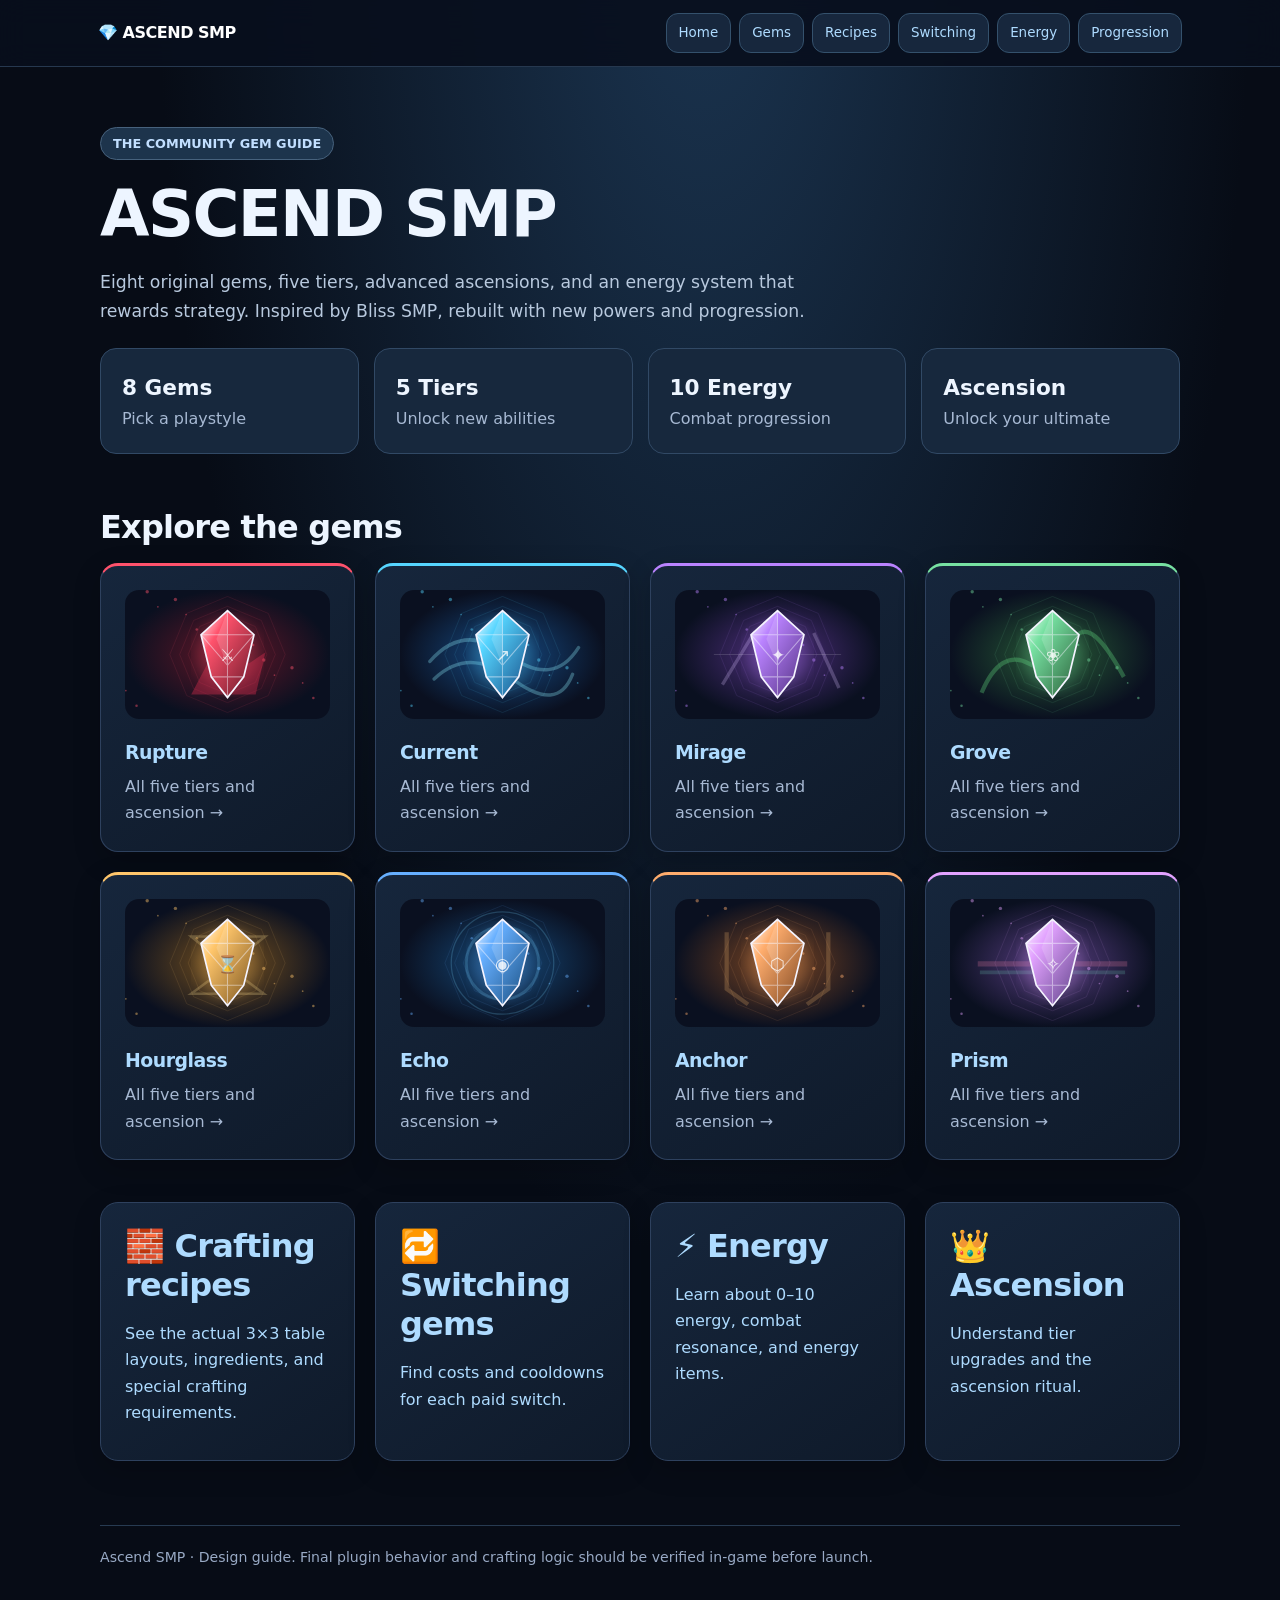
==== index.html @ 40698c3c "Initial site deploy Co-Authored-By: Claude Sonnet 4.6 <noreply@anthropic.com>" ====
<!doctype html><html lang="en"><head><meta charset="UTF-8"><meta name="viewport" content="width=device-width,initial-scale=1"><title>Home | Ascend SMP</title><link rel="stylesheet" href="style.css"></head><body><header class="topbar"><nav class="nav"><a class="brand" href="index.html">💎 ASCEND SMP</a><a class="link" href="index.html">Home</a><a class="link" href="gems.html">Gems</a><a class="link" href="recipes.html">Recipes</a><a class="link" href="switching.html">Switching</a><a class="link" href="energy.html">Energy</a><a class="link" href="progression.html">Progression</a></nav></header><main class="wrap"><section class="hero"><span class="badge">THE COMMUNITY GEM GUIDE</span><h1>ASCEND SMP</h1><p class="lead">Eight original gems, five tiers, advanced ascensions, and an energy system that rewards strategy. Inspired by Bliss SMP, rebuilt with new powers and progression.</p><div class="kpis"><div class="kpi"><strong>8 Gems</strong><span class="small">Pick a playstyle</span></div><div class="kpi"><strong>5 Tiers</strong><span class="small">Unlock new abilities</span></div><div class="kpi"><strong>10 Energy</strong><span class="small">Combat progression</span></div><div class="kpi"><strong>Ascension</strong><span class="small">Unlock your ultimate</span></div></div></section><section class="section"><h2>Explore the gems</h2><div class="grid"><a class="card gem" style="--gem:#ff526c" href="rupture.html"><img class="gem-preview" src="assets/rupture.svg" alt="rupture gem illustration"><h3>Rupture</h3><span class="small">All five tiers and ascension →</span></a><a class="card gem" style="--gem:#56d5ff" href="current.html"><img class="gem-preview" src="assets/current.svg" alt="current gem illustration"><h3>Current</h3><span class="small">All five tiers and ascension →</span></a><a class="card gem" style="--gem:#ba83ff" href="mirage.html"><img class="gem-preview" src="assets/mirage.svg" alt="mirage gem illustration"><h3>Mirage</h3><span class="small">All five tiers and ascension →</span></a><a class="card gem" style="--gem:#77e1a2" href="grove.html"><img class="gem-preview" src="assets/grove.svg" alt="grove gem illustration"><h3>Grove</h3><span class="small">All five tiers and ascension →</span></a><a class="card gem" style="--gem:#ffc66b" href="hourglass.html"><img class="gem-preview" src="assets/hourglass.svg" alt="hourglass gem illustration"><h3>Hourglass</h3><span class="small">All five tiers and ascension →</span></a><a class="card gem" style="--gem:#66afff" href="echo.html"><img class="gem-preview" src="assets/echo.svg" alt="echo gem illustration"><h3>Echo</h3><span class="small">All five tiers and ascension →</span></a><a class="card gem" style="--gem:#ffad6d" href="anchor.html"><img class="gem-preview" src="assets/anchor.svg" alt="anchor gem illustration"><h3>Anchor</h3><span class="small">All five tiers and ascension →</span></a><a class="card gem" style="--gem:#e2a2ff" href="prism.html"><img class="gem-preview" src="assets/prism.svg" alt="prism gem illustration"><h3>Prism</h3><span class="small">All five tiers and ascension →</span></a></div></section><section class="section grid"><a class="panel" href="recipes.html"><h2>🧱 Crafting recipes</h2><p>See the actual 3×3 table layouts, ingredients, and special crafting requirements.</p></a><a class="panel" href="switching.html"><h2>🔁 Switching gems</h2><p>Find costs and cooldowns for each paid switch.</p></a><a class="panel" href="energy.html"><h2>⚡ Energy</h2><p>Learn about 0–10 energy, combat resonance, and energy items.</p></a><a class="panel" href="progression.html"><h2>👑 Ascension</h2><p>Understand tier upgrades and the ascension ritual.</p></a></section><footer class="footer">Ascend SMP · Design guide. Final plugin behavior and crafting logic should be verified in-game before launch.</footer></main></body></html>
---- style.css ----
:root{color-scheme:dark;--bg:#070c16;--card:#121e32;--card2:#18273e;--line:#2e415e;--ink:#edf5ff;--muted:#a7b9d3;--blue:#83c4ff}
*{box-sizing:border-box}html{scroll-behavior:smooth}body{margin:0;background:radial-gradient(ellipse at 55% -100px,#1b3551,#070c16 55%);font-family:system-ui,-apple-system,Segoe UI,sans-serif;color:var(--ink);line-height:1.65;font-size:16px}a{color:#aedbff;text-decoration:none}a:hover{text-decoration:underline}.topbar{position:sticky;top:0;z-index:10;background:#080f1de9;backdrop-filter:blur(14px);border-bottom:1px solid #26384f}.nav{max-width:1120px;margin:auto;display:flex;flex-wrap:wrap;align-items:center;gap:8px;padding:13px 18px}.brand{font-weight:850;letter-spacing:-.03em;margin-right:auto;color:white}.nav .link{font-size:.84rem;padding:8px 12px;border:1px solid #34516c;border-radius:12px;background:#17273d}.wrap{max-width:1120px;margin:auto;padding:30px 20px 75px}h1,h2,h3,h4{line-height:1.22;letter-spacing:-.025em}h1{font-size:clamp(2.25rem,5vw,4rem);margin:15px 0}h2{font-size:clamp(1.45rem,3vw,2rem);margin:0 0 16px}h3{font-size:1.18rem;margin:0 0 10px}p{margin:9px 0}.hero{margin:0 0 36px;padding:30px 0 12px}.lead{max-width:720px;color:#b8c9de;font-size:1.08rem}.badge,.eyebrow{display:inline-flex;background:#1d344c;border:1px solid #47627d;border-radius:50px;color:#c2dfff;padding:5px 12px;font-weight:650;font-size:.8rem}.grid{display:grid;grid-template-columns:repeat(auto-fit,minmax(250px,1fr));gap:20px}.section{margin:42px 0}.panel,.card{background:linear-gradient(145deg,#16263c,#0f1a2a);border:1px solid var(--line);border-radius:18px;padding:24px;box-shadow:0 9px 28px #0003}.card.gem{border-top:3px solid var(--gem,#7aa9ff);display:block;transition:transform .2s,border-color .2s}.card.gem:hover{transform:translateY(-3px);text-decoration:none;border-color:var(--gem)}.card .role,.small,.muted{color:var(--muted)}.card .role{font-size:.91rem}.card .gem-preview{width:100%;aspect-ratio:16/10;object-fit:cover;border-radius:14px;margin-bottom:14px}.gem-hero{display:grid;grid-template-columns:1fr minmax(260px,380px);align-items:center;gap:34px}.gem-hero img{width:100%;border-radius:20px;border:1px solid #37516f;box-shadow:0 20px 70px #0008}.tier-list{display:grid;gap:18px}.tier{display:grid;grid-template-columns:76px minmax(0,1fr);gap:20px;padding:23px;border:1px solid #314965;border-radius:17px;background:#142137}.tier-num{border-radius:12px;background:#253e57;color:#dbeafd;display:flex;align-items:center;justify-content:center;font-weight:900;font-size:1rem;height:58px}.tier h3{margin:0 0 6px}.tier p{margin:0;color:#c9d8e9}.ascension{border-color:#9d7937;background:linear-gradient(130deg,#362b1a,#171e2b)}.ascension .tier-num{background:#715322;color:white}.kpis{display:grid;grid-template-columns:repeat(auto-fit,minmax(140px,1fr));gap:15px;margin-top:23px}.kpi{background:#17283d;border:1px solid #314965;border-radius:16px;padding:21px}.kpi strong{display:block;font-size:1.35rem}.gemnav{display:grid;grid-template-columns:repeat(auto-fit,minmax(220px,1fr));gap:18px}.list{padding-left:23px}.list li{margin:10px 0}.callout{border-left:3px solid #e1bf67;padding:5px 0 5px 18px;color:#e9daaa}.tablewrap{overflow:auto}table{border-collapse:collapse;width:100%;min-width:590px}th,td{text-align:left;vertical-align:top;border-bottom:1px solid #35465f;padding:15px 12px}th{color:#c7e7ff}.footer{margin-top:64px;padding-top:20px;border-top:1px solid #273b52;color:#99aac5;font-size:.88rem}.note{color:#aebfd3;font-size:.9rem}
/* Actual 3×3 table image shell; grid and output are separate, never overlap */
.recipe-card{margin:0 0 30px;padding:26px;background:linear-gradient(145deg,#172840,#111b2b);border:1px solid #39506d;border-radius:20px}.recipe-intro{max-width:730px;margin-bottom:22px}.recipe-showcase{display:flex;align-items:center;flex-wrap:wrap;gap:22px}.craft-station{padding:18px;background:linear-gradient(130deg,#b5a78c,#7b6e5c);border:8px ridge #c0b19a;border-radius:10px;box-shadow:inset 0 0 0 4px #625747,0 6px 17px #0007;width:max-content;max-width:100%}.craft-label{font-weight:950;letter-spacing:.11em;color:#2b261f;font-size:.77rem;text-align:center;margin-bottom:10px;text-shadow:0 1px #ecddba}.craft-grid{display:grid;grid-template-columns:repeat(3,minmax(0,1fr));width:clamp(205px,48vw,270px);gap:5px}.craft-slot{position:relative;aspect-ratio:1;background:#838583;border:4px inset #cac6b9;box-shadow:inset 0 0 8px #34362f;display:flex;align-items:center;justify-content:center;min-width:0}.craft-slot.empty{background:#93948c}.craft-slot img{height:67%;width:67%;object-fit:contain;image-rendering:pixelated;filter:drop-shadow(0 2px 2px #0009)}.stack{position:absolute;right:3px;bottom:0;font-size:.86rem;font-weight:900;color:white;text-shadow:2px 2px #171717,-1px -1px #171717;line-height:1}.craft-arrow{font-size:2.6rem;color:#ffd887}.craft-output{text-align:center;display:flex;gap:10px;align-items:center;flex-direction:column}.craft-output .craft-slot{width:103px;height:103px;aspect-ratio:1;border-color:#f5d277;background:#93815e}.craft-output strong{font-size:.88rem;max-width:140px}.ingredients{display:grid;grid-template-columns:repeat(auto-fit,minmax(160px,1fr));gap:10px;margin-top:23px}.ingredient{border:1px solid #314764;border-radius:12px;padding:9px 11px;background:#15273d;font-size:.87rem}.ingredient img{height:26px;width:26px;vertical-align:middle;margin-right:7px;image-rendering:pixelated}.status{border-radius:9px;background:#382f1c;color:#f0d98b;border:1px solid #6b582a;display:inline-flex;padding:4px 9px;font-size:.76rem;font-weight:700}.recipe-disclaimer{margin:15px 0 26px;color:#e8d9ab;border-left:3px solid #e4bb67;padding-left:13px}.gallery-caption{font-size:.85rem;color:var(--muted)}
@media(max-width:700px){.wrap{padding:20px 13px 55px}.nav{gap:6px}.nav .link{padding:7px 9px}.panel,.card,.recipe-card{padding:18px}.gem-hero{grid-template-columns:1fr}.gem-hero img{max-width:530px}.tier{grid-template-columns:55px 1fr;gap:13px;padding:16px}.tier-num{height:48px}.craft-arrow{transform:rotate(90deg);width:100%;text-align:center;line-height:1}.recipe-showcase{justify-content:center;gap:10px}.craft-station{padding:12px;border-width:6px}.craft-grid{width:clamp(200px,75vw,245px)}.craft-output .craft-slot{width:89px;height:89px}.ingredients{grid-template-columns:repeat(2,minmax(0,1fr))}}
@media(max-width:380px){.ingredients{grid-template-columns:1fr}.craft-grid{width:195px}}
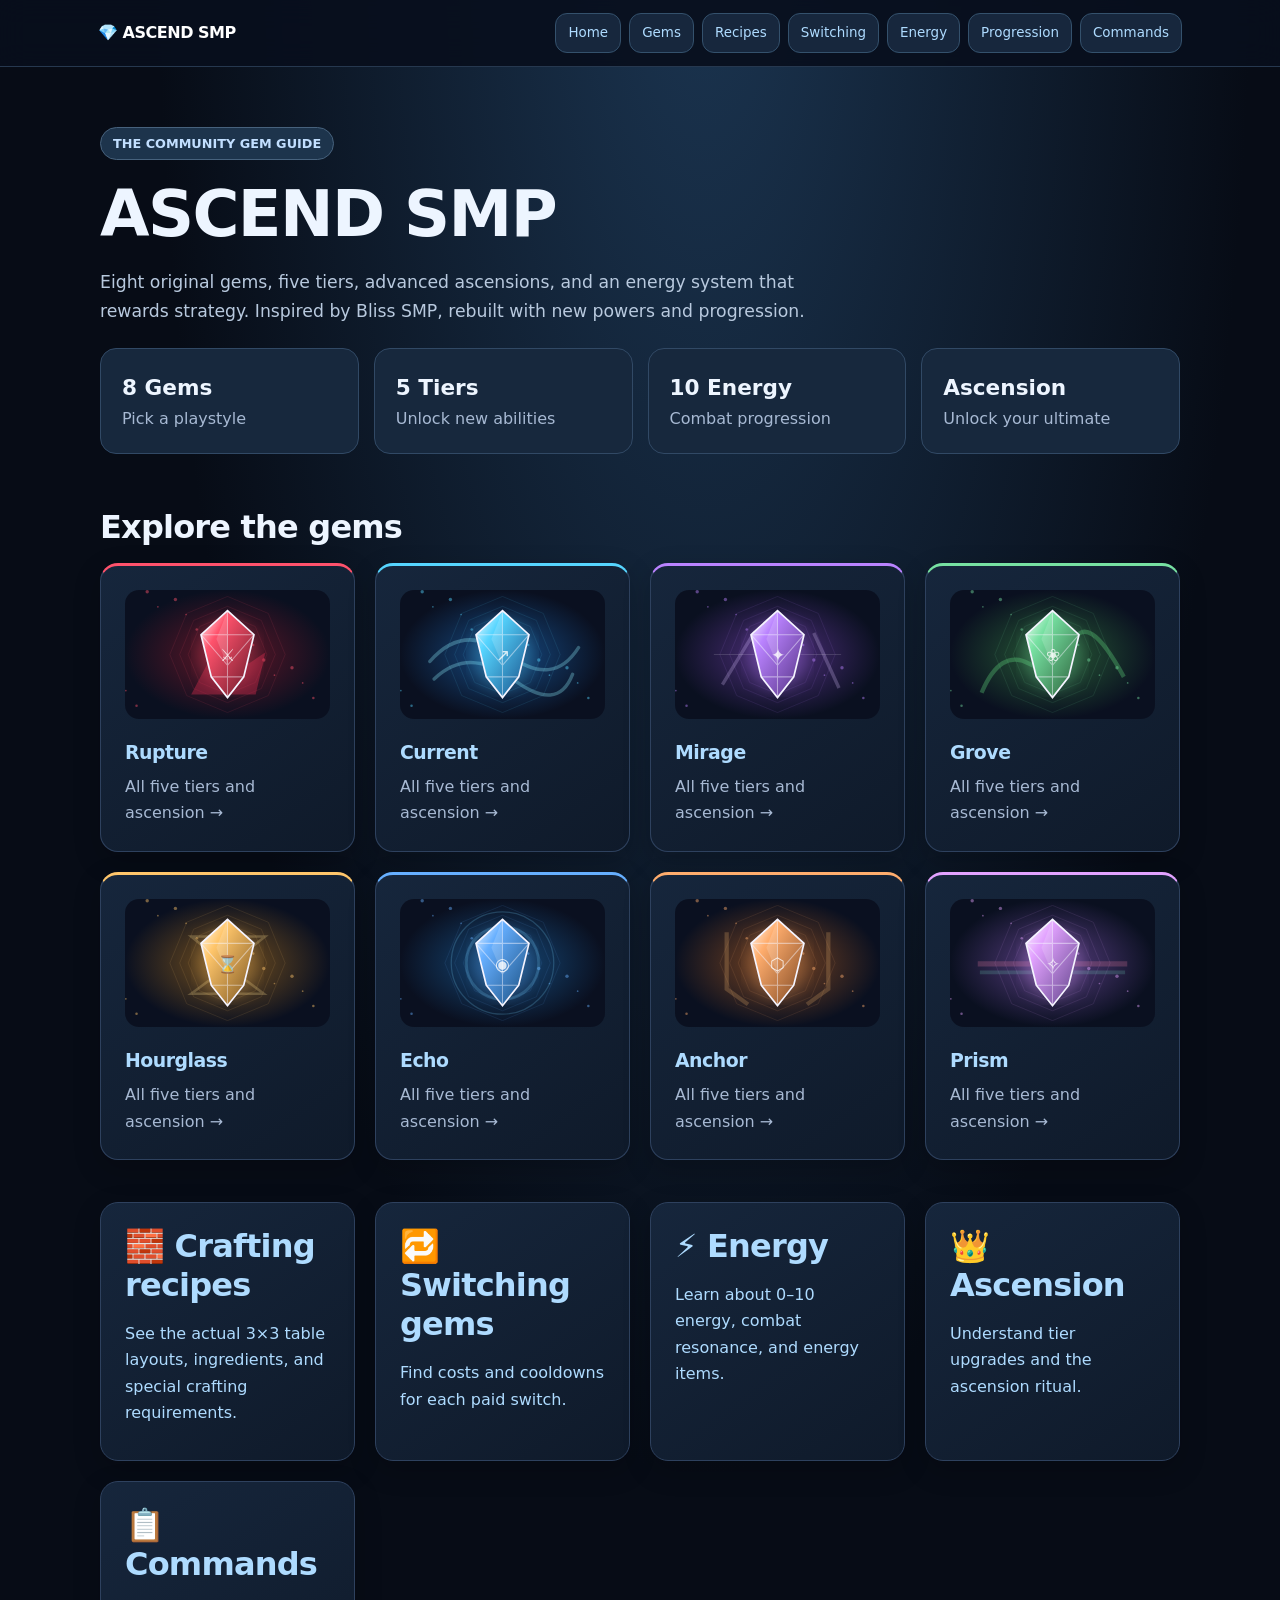
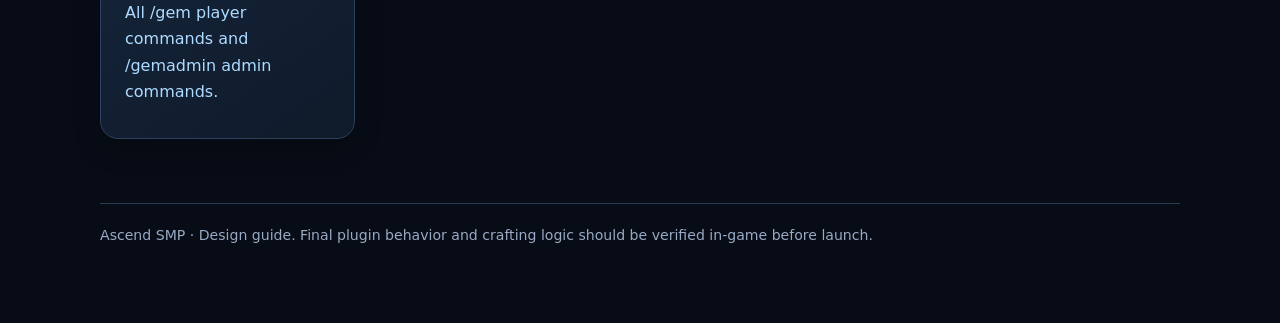
==== commit 2954c8ea: "Add commands page; remove trial switch; update nav on all pages Co-Authored-By: Claude Sonnet 4.6 <n" ====
--- a/index.html
+++ b/index.html
@@ -1 +1 @@
-<!doctype html><html lang="en"><head><meta charset="UTF-8"><meta name="viewport" content="width=device-width,initial-scale=1"><title>Home | Ascend SMP</title><link rel="stylesheet" href="style.css"></head><body><header class="topbar"><nav class="nav"><a class="brand" href="index.html">💎 ASCEND SMP</a><a class="link" href="index.html">Home</a><a class="link" href="gems.html">Gems</a><a class="link" href="recipes.html">Recipes</a><a class="link" href="switching.html">Switching</a><a class="link" href="energy.html">Energy</a><a class="link" href="progression.html">Progression</a></nav></header><main class="wrap"><section class="hero"><span class="badge">THE COMMUNITY GEM GUIDE</span><h1>ASCEND SMP</h1><p class="lead">Eight original gems, five tiers, advanced ascensions, and an energy system that rewards strategy. Inspired by Bliss SMP, rebuilt with new powers and progression.</p><div class="kpis"><div class="kpi"><strong>8 Gems</strong><span class="small">Pick a playstyle</span></div><div class="kpi"><strong>5 Tiers</strong><span class="small">Unlock new abilities</span></div><div class="kpi"><strong>10 Energy</strong><span class="small">Combat progression</span></div><div class="kpi"><strong>Ascension</strong><span class="small">Unlock your ultimate</span></div></div></section><section class="section"><h2>Explore the gems</h2><div class="grid"><a class="card gem" style="--gem:#ff526c" href="rupture.html"><img class="gem-preview" src="assets/rupture.svg" alt="rupture gem illustration"><h3>Rupture</h3><span class="small">All five tiers and ascension →</span></a><a class="card gem" style="--gem:#56d5ff" href="current.html"><img class="gem-preview" src="assets/current.svg" alt="current gem illustration"><h3>Current</h3><span class="small">All five tiers and ascension →</span></a><a class="card gem" style="--gem:#ba83ff" href="mirage.html"><img class="gem-preview" src="assets/mirage.svg" alt="mirage gem illustration"><h3>Mirage</h3><span class="small">All five tiers and ascension →</span></a><a class="card gem" style="--gem:#77e1a2" href="grove.html"><img class="gem-preview" src="assets/grove.svg" alt="grove gem illustration"><h3>Grove</h3><span class="small">All five tiers and ascension →</span></a><a class="card gem" style="--gem:#ffc66b" href="hourglass.html"><img class="gem-preview" src="assets/hourglass.svg" alt="hourglass gem illustration"><h3>Hourglass</h3><span class="small">All five tiers and ascension →</span></a><a class="card gem" style="--gem:#66afff" href="echo.html"><img class="gem-preview" src="assets/echo.svg" alt="echo gem illustration"><h3>Echo</h3><span class="small">All five tiers and ascension →</span></a><a class="card gem" style="--gem:#ffad6d" href="anchor.html"><img class="gem-preview" src="assets/anchor.svg" alt="anchor gem illustration"><h3>Anchor</h3><span class="small">All five tiers and ascension →</span></a><a class="card gem" style="--gem:#e2a2ff" href="prism.html"><img class="gem-preview" src="assets/prism.svg" alt="prism gem illustration"><h3>Prism</h3><span class="small">All five tiers and ascension →</span></a></div></section><section class="section grid"><a class="panel" href="recipes.html"><h2>🧱 Crafting recipes</h2><p>See the actual 3×3 table layouts, ingredients, and special crafting requirements.</p></a><a class="panel" href="switching.html"><h2>🔁 Switching gems</h2><p>Find costs and cooldowns for each paid switch.</p></a><a class="panel" href="energy.html"><h2>⚡ Energy</h2><p>Learn about 0–10 energy, combat resonance, and energy items.</p></a><a class="panel" href="progression.html"><h2>👑 Ascension</h2><p>Understand tier upgrades and the ascension ritual.</p></a></section><footer class="footer">Ascend SMP · Design guide. Final plugin behavior and crafting logic should be verified in-game before launch.</footer></main></body></html>+<!doctype html><html lang="en"><head><meta charset="UTF-8"><meta name="viewport" content="width=device-width,initial-scale=1"><title>Home | Ascend SMP</title><link rel="stylesheet" href="style.css"></head><body><header class="topbar"><nav class="nav"><a class="brand" href="index.html">💎 ASCEND SMP</a><a class="link" href="index.html">Home</a><a class="link" href="gems.html">Gems</a><a class="link" href="recipes.html">Recipes</a><a class="link" href="switching.html">Switching</a><a class="link" href="energy.html">Energy</a><a class="link" href="progression.html">Progression</a><a class="link" href="commands.html">Commands</a></nav></header><main class="wrap"><section class="hero"><span class="badge">THE COMMUNITY GEM GUIDE</span><h1>ASCEND SMP</h1><p class="lead">Eight original gems, five tiers, advanced ascensions, and an energy system that rewards strategy. Inspired by Bliss SMP, rebuilt with new powers and progression.</p><div class="kpis"><div class="kpi"><strong>8 Gems</strong><span class="small">Pick a playstyle</span></div><div class="kpi"><strong>5 Tiers</strong><span class="small">Unlock new abilities</span></div><div class="kpi"><strong>10 Energy</strong><span class="small">Combat progression</span></div><div class="kpi"><strong>Ascension</strong><span class="small">Unlock your ultimate</span></div></div></section><section class="section"><h2>Explore the gems</h2><div class="grid"><a class="card gem" style="--gem:#ff526c" href="rupture.html"><img class="gem-preview" src="assets/rupture.svg" alt="rupture gem illustration"><h3>Rupture</h3><span class="small">All five tiers and ascension →</span></a><a class="card gem" style="--gem:#56d5ff" href="current.html"><img class="gem-preview" src="assets/current.svg" alt="current gem illustration"><h3>Current</h3><span class="small">All five tiers and ascension →</span></a><a class="card gem" style="--gem:#ba83ff" href="mirage.html"><img class="gem-preview" src="assets/mirage.svg" alt="mirage gem illustration"><h3>Mirage</h3><span class="small">All five tiers and ascension →</span></a><a class="card gem" style="--gem:#77e1a2" href="grove.html"><img class="gem-preview" src="assets/grove.svg" alt="grove gem illustration"><h3>Grove</h3><span class="small">All five tiers and ascension →</span></a><a class="card gem" style="--gem:#ffc66b" href="hourglass.html"><img class="gem-preview" src="assets/hourglass.svg" alt="hourglass gem illustration"><h3>Hourglass</h3><span class="small">All five tiers and ascension →</span></a><a class="card gem" style="--gem:#66afff" href="echo.html"><img class="gem-preview" src="assets/echo.svg" alt="echo gem illustration"><h3>Echo</h3><span class="small">All five tiers and ascension →</span></a><a class="card gem" style="--gem:#ffad6d" href="anchor.html"><img class="gem-preview" src="assets/anchor.svg" alt="anchor gem illustration"><h3>Anchor</h3><span class="small">All five tiers and ascension →</span></a><a class="card gem" style="--gem:#e2a2ff" href="prism.html"><img class="gem-preview" src="assets/prism.svg" alt="prism gem illustration"><h3>Prism</h3><span class="small">All five tiers and ascension →</span></a></div></section><section class="section grid"><a class="panel" href="recipes.html"><h2>🧱 Crafting recipes</h2><p>See the actual 3×3 table layouts, ingredients, and special crafting requirements.</p></a><a class="panel" href="switching.html"><h2>🔁 Switching gems</h2><p>Find costs and cooldowns for each paid switch.</p></a><a class="panel" href="energy.html"><h2>⚡ Energy</h2><p>Learn about 0–10 energy, combat resonance, and energy items.</p></a><a class="panel" href="progression.html"><h2>👑 Ascension</h2><p>Understand tier upgrades and the ascension ritual.</p></a><a class="panel" href="commands.html"><h2>📋 Commands</h2><p>All /gem player commands and /gemadmin admin commands.</p></a></section><footer class="footer">Ascend SMP · Design guide. Final plugin behavior and crafting logic should be verified in-game before launch.</footer></main></body></html>
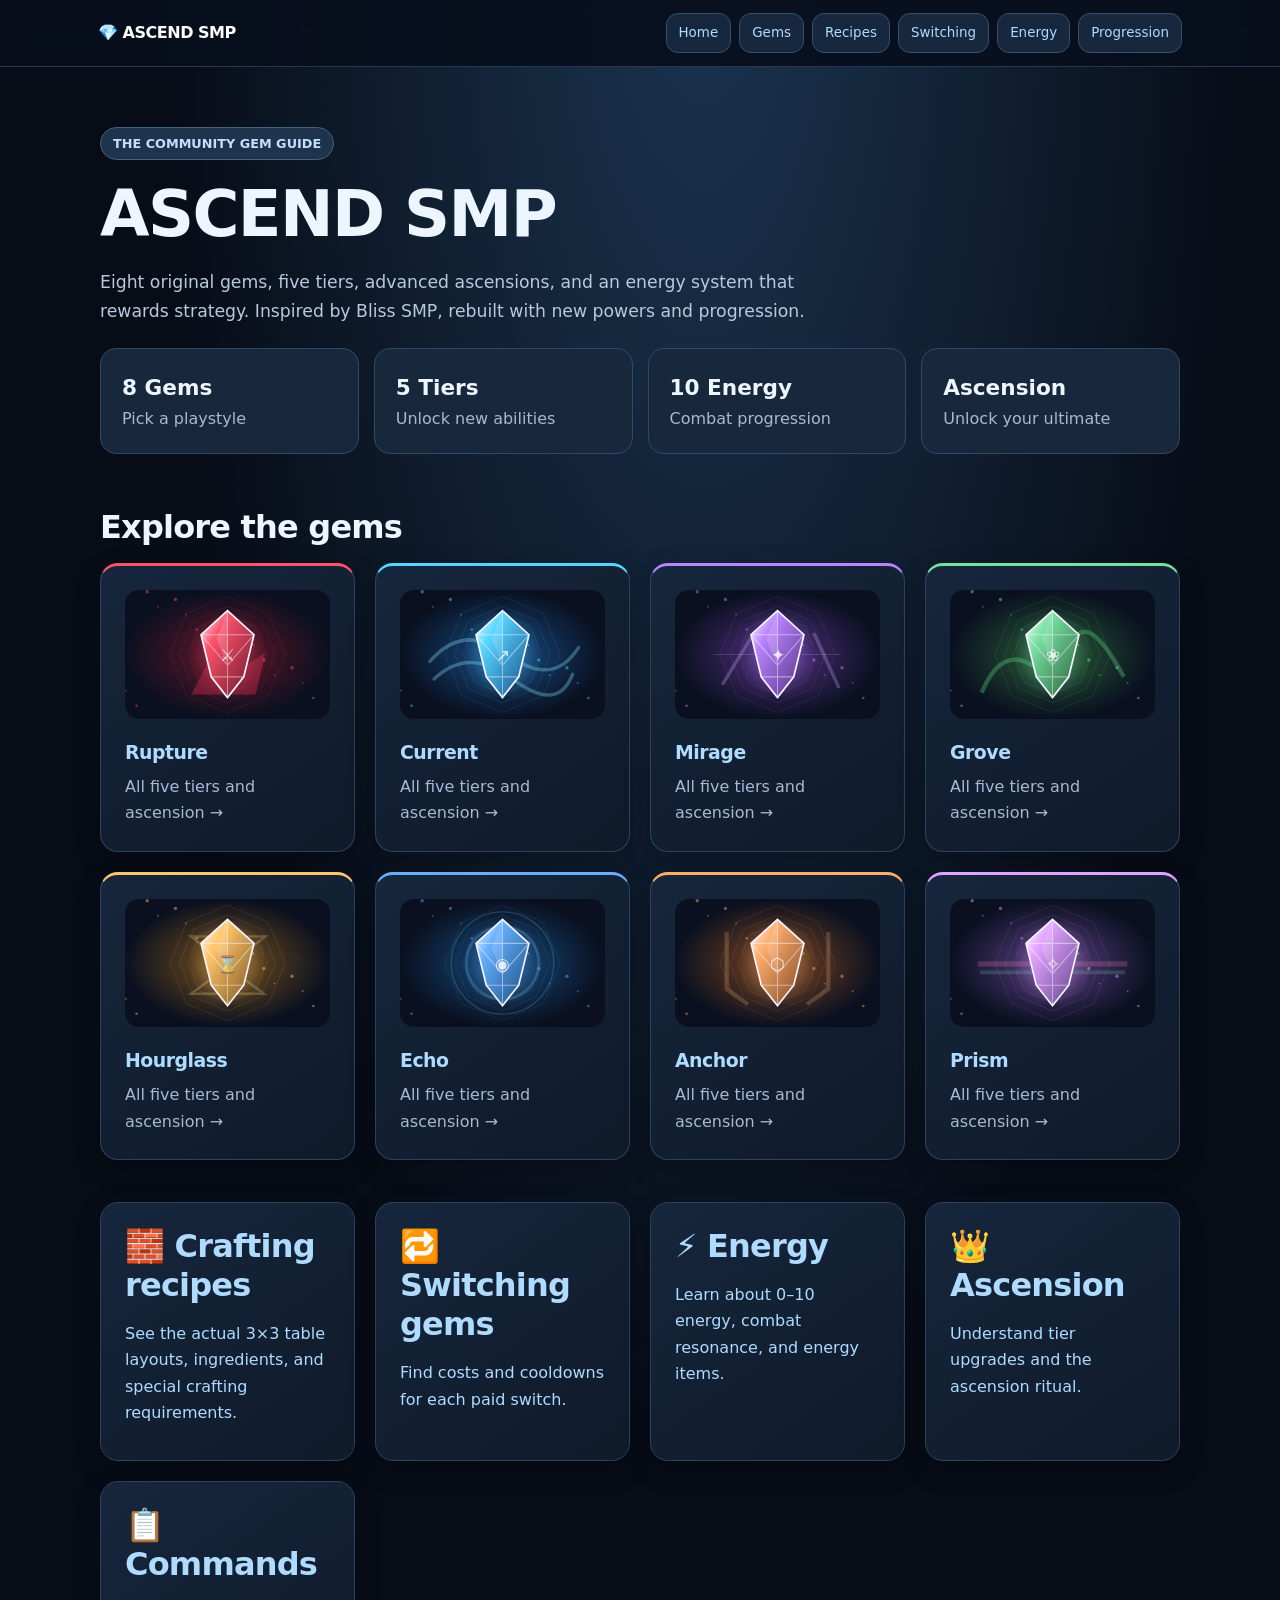
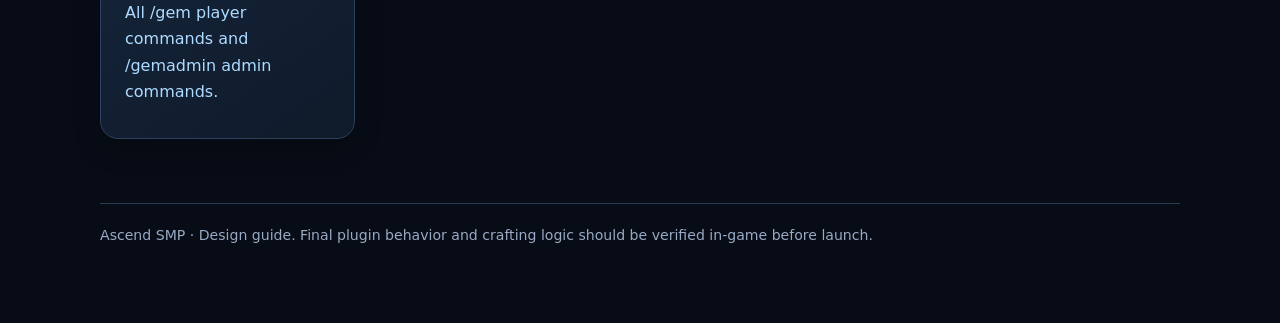
==== commit 0e463dee: "Remove Commands from top nav Co-Authored-By: Claude Sonnet 4.6 <noreply@anthropic.com>" ====
--- a/index.html
+++ b/index.html
@@ -1 +1 @@
-<!doctype html><html lang="en"><head><meta charset="UTF-8"><meta name="viewport" content="width=device-width,initial-scale=1"><title>Home | Ascend SMP</title><link rel="stylesheet" href="style.css"></head><body><header class="topbar"><nav class="nav"><a class="brand" href="index.html">💎 ASCEND SMP</a><a class="link" href="index.html">Home</a><a class="link" href="gems.html">Gems</a><a class="link" href="recipes.html">Recipes</a><a class="link" href="switching.html">Switching</a><a class="link" href="energy.html">Energy</a><a class="link" href="progression.html">Progression</a><a class="link" href="commands.html">Commands</a></nav></header><main class="wrap"><section class="hero"><span class="badge">THE COMMUNITY GEM GUIDE</span><h1>ASCEND SMP</h1><p class="lead">Eight original gems, five tiers, advanced ascensions, and an energy system that rewards strategy. Inspired by Bliss SMP, rebuilt with new powers and progression.</p><div class="kpis"><div class="kpi"><strong>8 Gems</strong><span class="small">Pick a playstyle</span></div><div class="kpi"><strong>5 Tiers</strong><span class="small">Unlock new abilities</span></div><div class="kpi"><strong>10 Energy</strong><span class="small">Combat progression</span></div><div class="kpi"><strong>Ascension</strong><span class="small">Unlock your ultimate</span></div></div></section><section class="section"><h2>Explore the gems</h2><div class="grid"><a class="card gem" style="--gem:#ff526c" href="rupture.html"><img class="gem-preview" src="assets/rupture.svg" alt="rupture gem illustration"><h3>Rupture</h3><span class="small">All five tiers and ascension →</span></a><a class="card gem" style="--gem:#56d5ff" href="current.html"><img class="gem-preview" src="assets/current.svg" alt="current gem illustration"><h3>Current</h3><span class="small">All five tiers and ascension →</span></a><a class="card gem" style="--gem:#ba83ff" href="mirage.html"><img class="gem-preview" src="assets/mirage.svg" alt="mirage gem illustration"><h3>Mirage</h3><span class="small">All five tiers and ascension →</span></a><a class="card gem" style="--gem:#77e1a2" href="grove.html"><img class="gem-preview" src="assets/grove.svg" alt="grove gem illustration"><h3>Grove</h3><span class="small">All five tiers and ascension →</span></a><a class="card gem" style="--gem:#ffc66b" href="hourglass.html"><img class="gem-preview" src="assets/hourglass.svg" alt="hourglass gem illustration"><h3>Hourglass</h3><span class="small">All five tiers and ascension →</span></a><a class="card gem" style="--gem:#66afff" href="echo.html"><img class="gem-preview" src="assets/echo.svg" alt="echo gem illustration"><h3>Echo</h3><span class="small">All five tiers and ascension →</span></a><a class="card gem" style="--gem:#ffad6d" href="anchor.html"><img class="gem-preview" src="assets/anchor.svg" alt="anchor gem illustration"><h3>Anchor</h3><span class="small">All five tiers and ascension →</span></a><a class="card gem" style="--gem:#e2a2ff" href="prism.html"><img class="gem-preview" src="assets/prism.svg" alt="prism gem illustration"><h3>Prism</h3><span class="small">All five tiers and ascension →</span></a></div></section><section class="section grid"><a class="panel" href="recipes.html"><h2>🧱 Crafting recipes</h2><p>See the actual 3×3 table layouts, ingredients, and special crafting requirements.</p></a><a class="panel" href="switching.html"><h2>🔁 Switching gems</h2><p>Find costs and cooldowns for each paid switch.</p></a><a class="panel" href="energy.html"><h2>⚡ Energy</h2><p>Learn about 0–10 energy, combat resonance, and energy items.</p></a><a class="panel" href="progression.html"><h2>👑 Ascension</h2><p>Understand tier upgrades and the ascension ritual.</p></a><a class="panel" href="commands.html"><h2>📋 Commands</h2><p>All /gem player commands and /gemadmin admin commands.</p></a></section><footer class="footer">Ascend SMP · Design guide. Final plugin behavior and crafting logic should be verified in-game before launch.</footer></main></body></html>+<!doctype html><html lang="en"><head><meta charset="UTF-8"><meta name="viewport" content="width=device-width,initial-scale=1"><title>Home | Ascend SMP</title><link rel="stylesheet" href="style.css"></head><body><header class="topbar"><nav class="nav"><a class="brand" href="index.html">💎 ASCEND SMP</a><a class="link" href="index.html">Home</a><a class="link" href="gems.html">Gems</a><a class="link" href="recipes.html">Recipes</a><a class="link" href="switching.html">Switching</a><a class="link" href="energy.html">Energy</a><a class="link" href="progression.html">Progression</a></nav></header><main class="wrap"><section class="hero"><span class="badge">THE COMMUNITY GEM GUIDE</span><h1>ASCEND SMP</h1><p class="lead">Eight original gems, five tiers, advanced ascensions, and an energy system that rewards strategy. Inspired by Bliss SMP, rebuilt with new powers and progression.</p><div class="kpis"><div class="kpi"><strong>8 Gems</strong><span class="small">Pick a playstyle</span></div><div class="kpi"><strong>5 Tiers</strong><span class="small">Unlock new abilities</span></div><div class="kpi"><strong>10 Energy</strong><span class="small">Combat progression</span></div><div class="kpi"><strong>Ascension</strong><span class="small">Unlock your ultimate</span></div></div></section><section class="section"><h2>Explore the gems</h2><div class="grid"><a class="card gem" style="--gem:#ff526c" href="rupture.html"><img class="gem-preview" src="assets/rupture.svg" alt="rupture gem illustration"><h3>Rupture</h3><span class="small">All five tiers and ascension →</span></a><a class="card gem" style="--gem:#56d5ff" href="current.html"><img class="gem-preview" src="assets/current.svg" alt="current gem illustration"><h3>Current</h3><span class="small">All five tiers and ascension →</span></a><a class="card gem" style="--gem:#ba83ff" href="mirage.html"><img class="gem-preview" src="assets/mirage.svg" alt="mirage gem illustration"><h3>Mirage</h3><span class="small">All five tiers and ascension →</span></a><a class="card gem" style="--gem:#77e1a2" href="grove.html"><img class="gem-preview" src="assets/grove.svg" alt="grove gem illustration"><h3>Grove</h3><span class="small">All five tiers and ascension →</span></a><a class="card gem" style="--gem:#ffc66b" href="hourglass.html"><img class="gem-preview" src="assets/hourglass.svg" alt="hourglass gem illustration"><h3>Hourglass</h3><span class="small">All five tiers and ascension →</span></a><a class="card gem" style="--gem:#66afff" href="echo.html"><img class="gem-preview" src="assets/echo.svg" alt="echo gem illustration"><h3>Echo</h3><span class="small">All five tiers and ascension →</span></a><a class="card gem" style="--gem:#ffad6d" href="anchor.html"><img class="gem-preview" src="assets/anchor.svg" alt="anchor gem illustration"><h3>Anchor</h3><span class="small">All five tiers and ascension →</span></a><a class="card gem" style="--gem:#e2a2ff" href="prism.html"><img class="gem-preview" src="assets/prism.svg" alt="prism gem illustration"><h3>Prism</h3><span class="small">All five tiers and ascension →</span></a></div></section><section class="section grid"><a class="panel" href="recipes.html"><h2>🧱 Crafting recipes</h2><p>See the actual 3×3 table layouts, ingredients, and special crafting requirements.</p></a><a class="panel" href="switching.html"><h2>🔁 Switching gems</h2><p>Find costs and cooldowns for each paid switch.</p></a><a class="panel" href="energy.html"><h2>⚡ Energy</h2><p>Learn about 0–10 energy, combat resonance, and energy items.</p></a><a class="panel" href="progression.html"><h2>👑 Ascension</h2><p>Understand tier upgrades and the ascension ritual.</p></a><a class="panel" href="commands.html"><h2>📋 Commands</h2><p>All /gem player commands and /gemadmin admin commands.</p></a></section><footer class="footer">Ascend SMP · Design guide. Final plugin behavior and crafting logic should be verified in-game before launch.</footer></main></body></html>
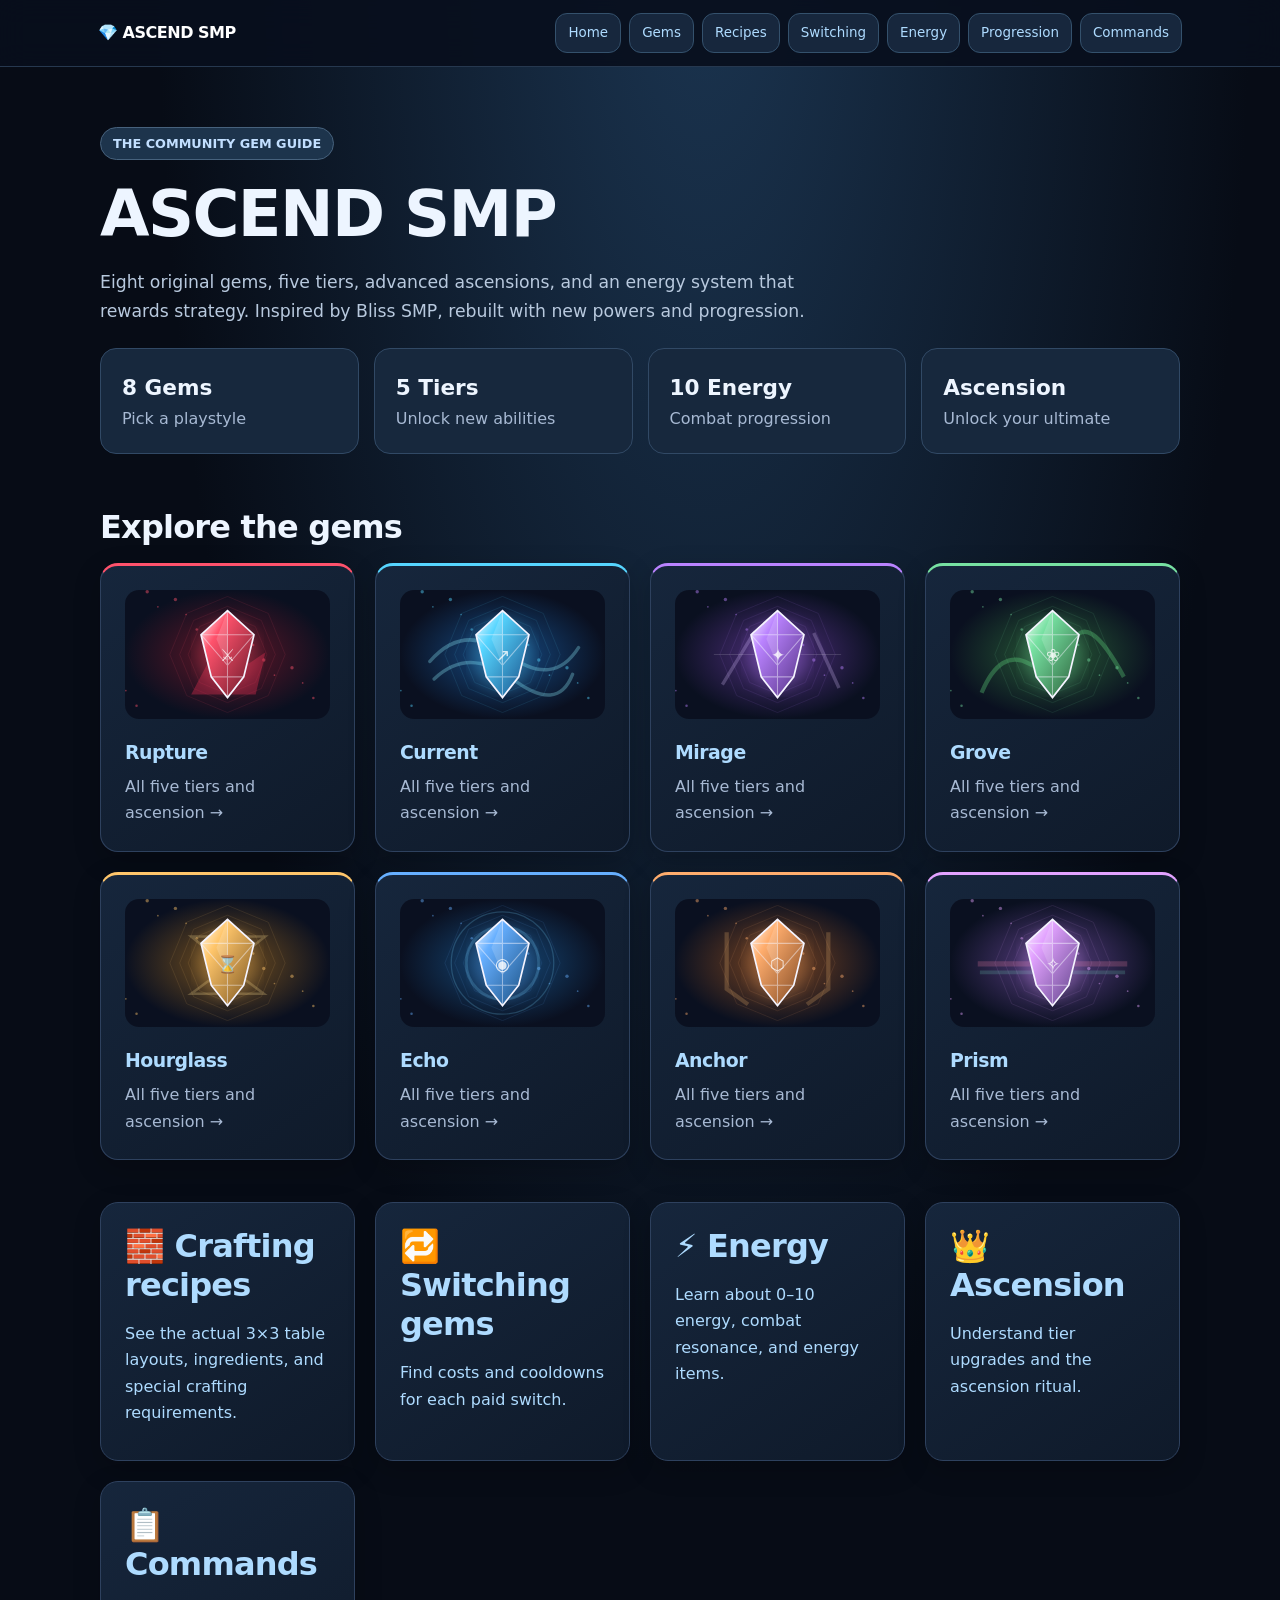
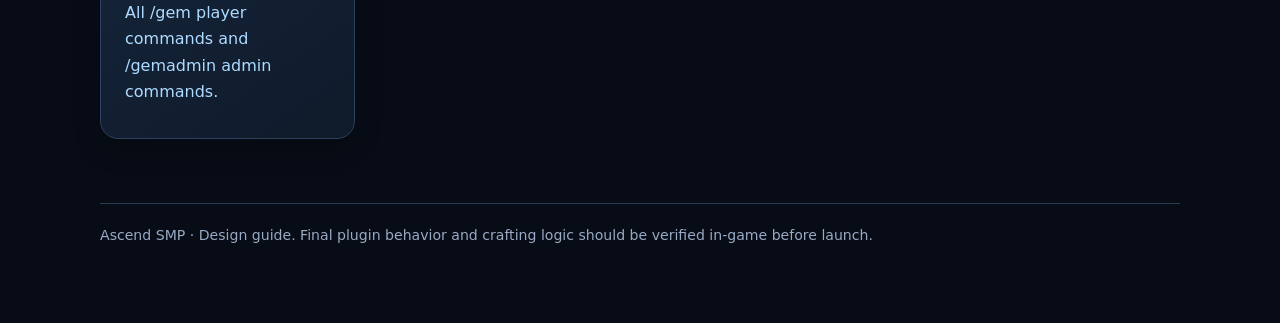
==== commit b125128e: "Add Commands back to top nav Co-Authored-By: Claude Sonnet 4.6 <noreply@anthropic.com>" ====
--- a/index.html
+++ b/index.html
@@ -1 +1 @@
-<!doctype html><html lang="en"><head><meta charset="UTF-8"><meta name="viewport" content="width=device-width,initial-scale=1"><title>Home | Ascend SMP</title><link rel="stylesheet" href="style.css"></head><body><header class="topbar"><nav class="nav"><a class="brand" href="index.html">💎 ASCEND SMP</a><a class="link" href="index.html">Home</a><a class="link" href="gems.html">Gems</a><a class="link" href="recipes.html">Recipes</a><a class="link" href="switching.html">Switching</a><a class="link" href="energy.html">Energy</a><a class="link" href="progression.html">Progression</a></nav></header><main class="wrap"><section class="hero"><span class="badge">THE COMMUNITY GEM GUIDE</span><h1>ASCEND SMP</h1><p class="lead">Eight original gems, five tiers, advanced ascensions, and an energy system that rewards strategy. Inspired by Bliss SMP, rebuilt with new powers and progression.</p><div class="kpis"><div class="kpi"><strong>8 Gems</strong><span class="small">Pick a playstyle</span></div><div class="kpi"><strong>5 Tiers</strong><span class="small">Unlock new abilities</span></div><div class="kpi"><strong>10 Energy</strong><span class="small">Combat progression</span></div><div class="kpi"><strong>Ascension</strong><span class="small">Unlock your ultimate</span></div></div></section><section class="section"><h2>Explore the gems</h2><div class="grid"><a class="card gem" style="--gem:#ff526c" href="rupture.html"><img class="gem-preview" src="assets/rupture.svg" alt="rupture gem illustration"><h3>Rupture</h3><span class="small">All five tiers and ascension →</span></a><a class="card gem" style="--gem:#56d5ff" href="current.html"><img class="gem-preview" src="assets/current.svg" alt="current gem illustration"><h3>Current</h3><span class="small">All five tiers and ascension →</span></a><a class="card gem" style="--gem:#ba83ff" href="mirage.html"><img class="gem-preview" src="assets/mirage.svg" alt="mirage gem illustration"><h3>Mirage</h3><span class="small">All five tiers and ascension →</span></a><a class="card gem" style="--gem:#77e1a2" href="grove.html"><img class="gem-preview" src="assets/grove.svg" alt="grove gem illustration"><h3>Grove</h3><span class="small">All five tiers and ascension →</span></a><a class="card gem" style="--gem:#ffc66b" href="hourglass.html"><img class="gem-preview" src="assets/hourglass.svg" alt="hourglass gem illustration"><h3>Hourglass</h3><span class="small">All five tiers and ascension →</span></a><a class="card gem" style="--gem:#66afff" href="echo.html"><img class="gem-preview" src="assets/echo.svg" alt="echo gem illustration"><h3>Echo</h3><span class="small">All five tiers and ascension →</span></a><a class="card gem" style="--gem:#ffad6d" href="anchor.html"><img class="gem-preview" src="assets/anchor.svg" alt="anchor gem illustration"><h3>Anchor</h3><span class="small">All five tiers and ascension →</span></a><a class="card gem" style="--gem:#e2a2ff" href="prism.html"><img class="gem-preview" src="assets/prism.svg" alt="prism gem illustration"><h3>Prism</h3><span class="small">All five tiers and ascension →</span></a></div></section><section class="section grid"><a class="panel" href="recipes.html"><h2>🧱 Crafting recipes</h2><p>See the actual 3×3 table layouts, ingredients, and special crafting requirements.</p></a><a class="panel" href="switching.html"><h2>🔁 Switching gems</h2><p>Find costs and cooldowns for each paid switch.</p></a><a class="panel" href="energy.html"><h2>⚡ Energy</h2><p>Learn about 0–10 energy, combat resonance, and energy items.</p></a><a class="panel" href="progression.html"><h2>👑 Ascension</h2><p>Understand tier upgrades and the ascension ritual.</p></a><a class="panel" href="commands.html"><h2>📋 Commands</h2><p>All /gem player commands and /gemadmin admin commands.</p></a></section><footer class="footer">Ascend SMP · Design guide. Final plugin behavior and crafting logic should be verified in-game before launch.</footer></main></body></html>+<!doctype html><html lang="en"><head><meta charset="UTF-8"><meta name="viewport" content="width=device-width,initial-scale=1"><title>Home | Ascend SMP</title><link rel="stylesheet" href="style.css"></head><body><header class="topbar"><nav class="nav"><a class="brand" href="index.html">💎 ASCEND SMP</a><a class="link" href="index.html">Home</a><a class="link" href="gems.html">Gems</a><a class="link" href="recipes.html">Recipes</a><a class="link" href="switching.html">Switching</a><a class="link" href="energy.html">Energy</a><a class="link" href="progression.html">Progression</a><a class="link" href="commands.html">Commands</a></nav></header><main class="wrap"><section class="hero"><span class="badge">THE COMMUNITY GEM GUIDE</span><h1>ASCEND SMP</h1><p class="lead">Eight original gems, five tiers, advanced ascensions, and an energy system that rewards strategy. Inspired by Bliss SMP, rebuilt with new powers and progression.</p><div class="kpis"><div class="kpi"><strong>8 Gems</strong><span class="small">Pick a playstyle</span></div><div class="kpi"><strong>5 Tiers</strong><span class="small">Unlock new abilities</span></div><div class="kpi"><strong>10 Energy</strong><span class="small">Combat progression</span></div><div class="kpi"><strong>Ascension</strong><span class="small">Unlock your ultimate</span></div></div></section><section class="section"><h2>Explore the gems</h2><div class="grid"><a class="card gem" style="--gem:#ff526c" href="rupture.html"><img class="gem-preview" src="assets/rupture.svg" alt="rupture gem illustration"><h3>Rupture</h3><span class="small">All five tiers and ascension →</span></a><a class="card gem" style="--gem:#56d5ff" href="current.html"><img class="gem-preview" src="assets/current.svg" alt="current gem illustration"><h3>Current</h3><span class="small">All five tiers and ascension →</span></a><a class="card gem" style="--gem:#ba83ff" href="mirage.html"><img class="gem-preview" src="assets/mirage.svg" alt="mirage gem illustration"><h3>Mirage</h3><span class="small">All five tiers and ascension →</span></a><a class="card gem" style="--gem:#77e1a2" href="grove.html"><img class="gem-preview" src="assets/grove.svg" alt="grove gem illustration"><h3>Grove</h3><span class="small">All five tiers and ascension →</span></a><a class="card gem" style="--gem:#ffc66b" href="hourglass.html"><img class="gem-preview" src="assets/hourglass.svg" alt="hourglass gem illustration"><h3>Hourglass</h3><span class="small">All five tiers and ascension →</span></a><a class="card gem" style="--gem:#66afff" href="echo.html"><img class="gem-preview" src="assets/echo.svg" alt="echo gem illustration"><h3>Echo</h3><span class="small">All five tiers and ascension →</span></a><a class="card gem" style="--gem:#ffad6d" href="anchor.html"><img class="gem-preview" src="assets/anchor.svg" alt="anchor gem illustration"><h3>Anchor</h3><span class="small">All five tiers and ascension →</span></a><a class="card gem" style="--gem:#e2a2ff" href="prism.html"><img class="gem-preview" src="assets/prism.svg" alt="prism gem illustration"><h3>Prism</h3><span class="small">All five tiers and ascension →</span></a></div></section><section class="section grid"><a class="panel" href="recipes.html"><h2>🧱 Crafting recipes</h2><p>See the actual 3×3 table layouts, ingredients, and special crafting requirements.</p></a><a class="panel" href="switching.html"><h2>🔁 Switching gems</h2><p>Find costs and cooldowns for each paid switch.</p></a><a class="panel" href="energy.html"><h2>⚡ Energy</h2><p>Learn about 0–10 energy, combat resonance, and energy items.</p></a><a class="panel" href="progression.html"><h2>👑 Ascension</h2><p>Understand tier upgrades and the ascension ritual.</p></a><a class="panel" href="commands.html"><h2>📋 Commands</h2><p>All /gem player commands and /gemadmin admin commands.</p></a></section><footer class="footer">Ascend SMP · Design guide. Final plugin behavior and crafting logic should be verified in-game before launch.</footer></main></body></html>
